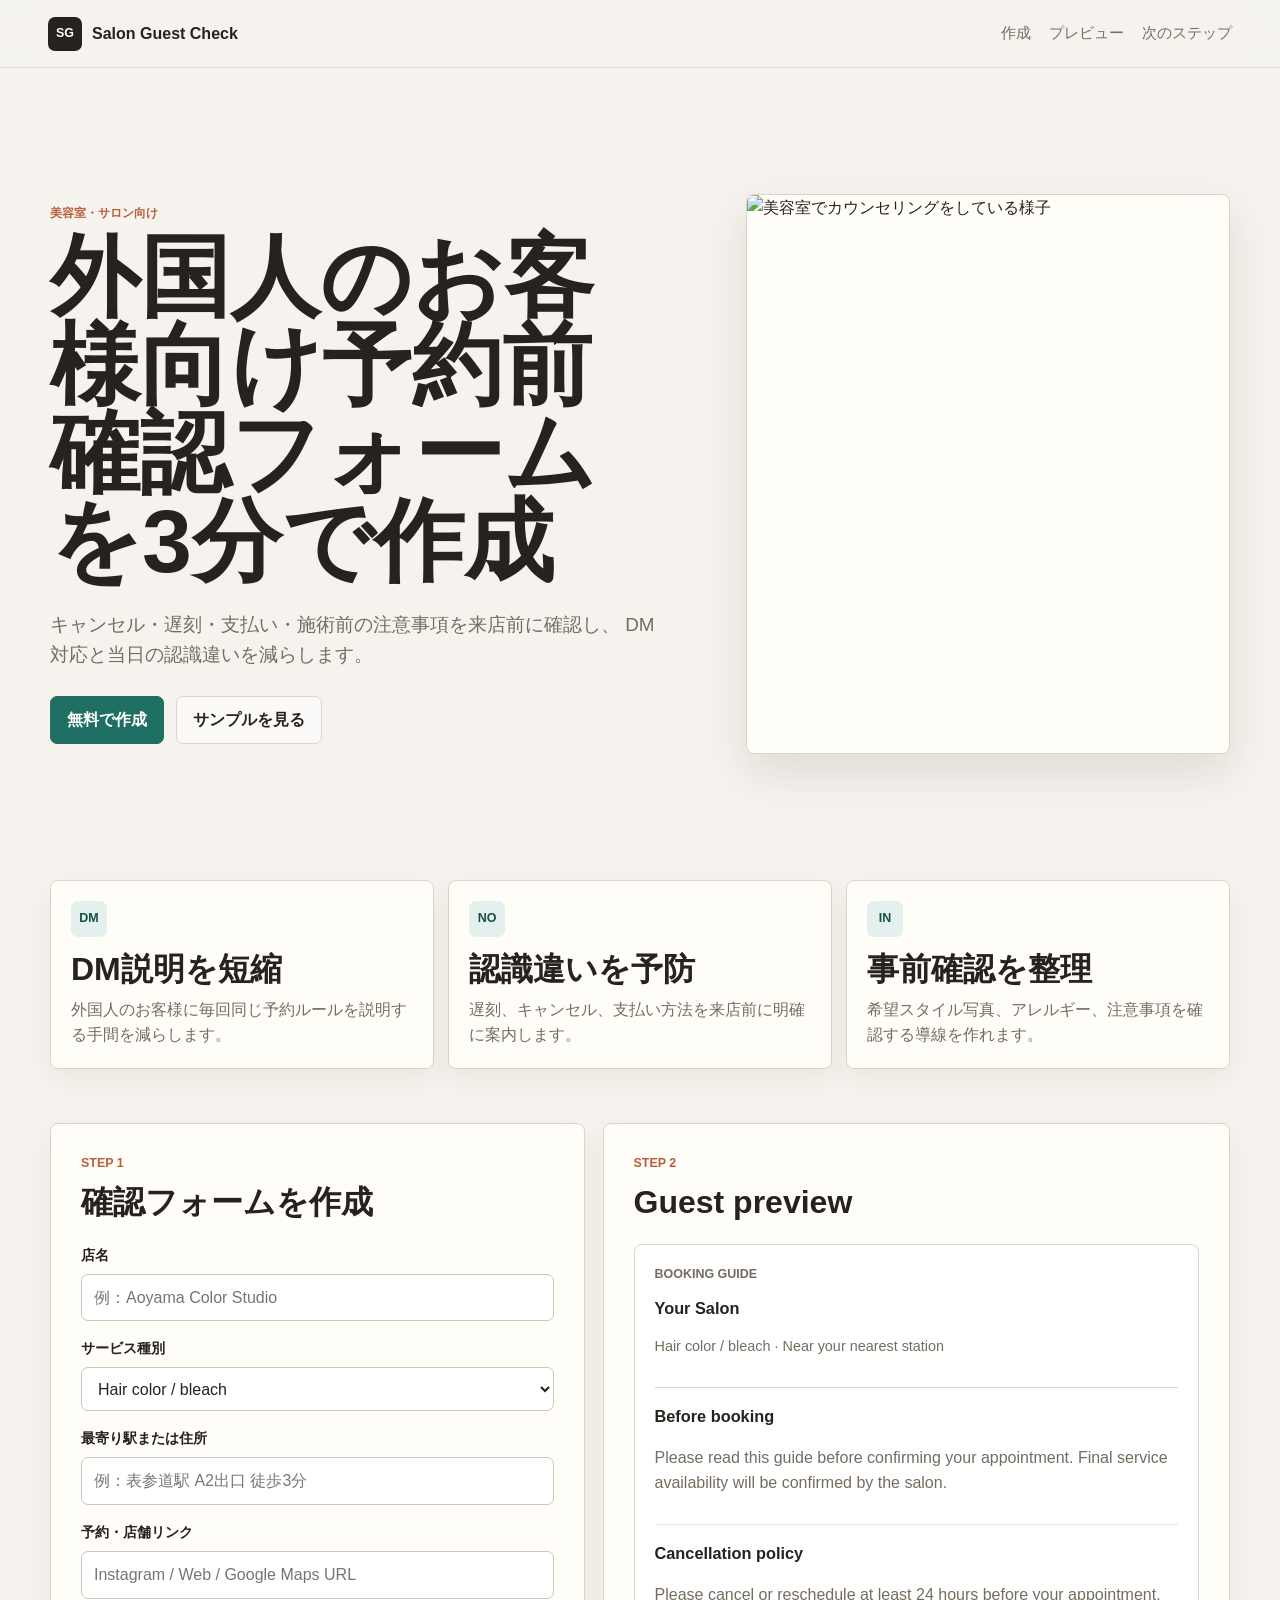
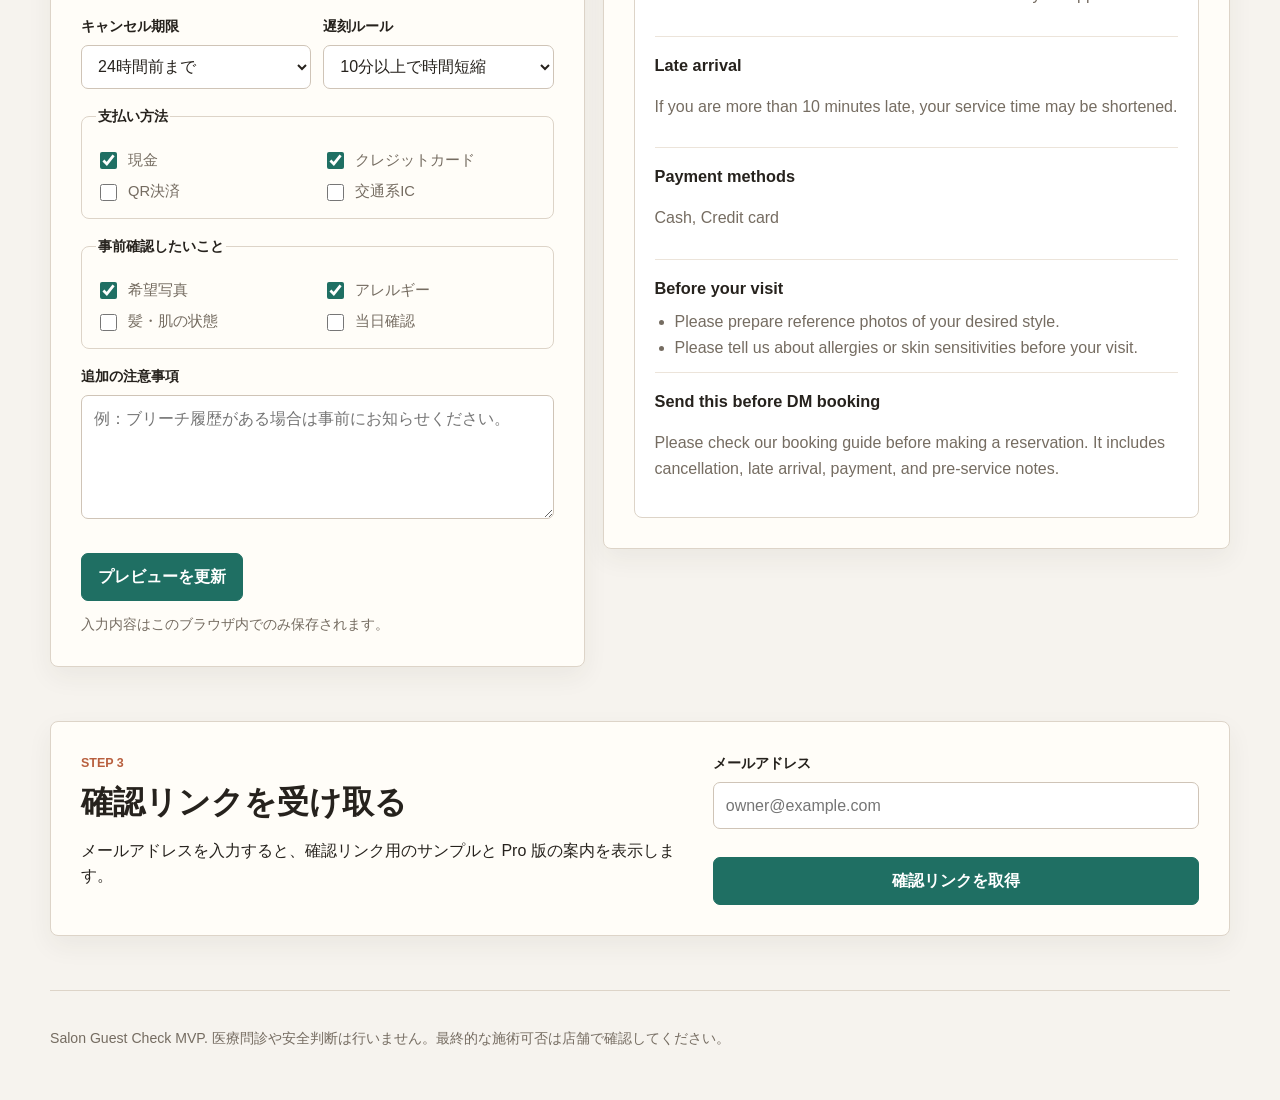
==== docs/index.html @ 2d63dadb "Initial Salon Guest Check MVP" ====
<!doctype html>
<html lang="ja">
  <head>
    <meta charset="utf-8">
    <meta name="viewport" content="width=device-width, initial-scale=1">
    <title>Salon Guest Check | 外国人のお客様向け予約前確認フォーム</title>
    <meta
      name="description"
      content="美容室・サロン向け。外国人のお客様にキャンセル、遅刻、支払い、施術前の注意事項を来店前に案内できる予約前確認フォーム。"
    >
    <link rel="stylesheet" href="./styles.css">
  </head>
  <body>
    <header class="topbar">
      <a class="brand" href="#top" aria-label="Salon Guest Check home">
        <span class="brand-mark" aria-hidden="true">SG</span>
        <span>Salon Guest Check</span>
      </a>
      <nav class="nav" aria-label="Primary navigation">
        <a href="#builder">作成</a>
        <a href="#preview">プレビュー</a>
        <a href="#next">次のステップ</a>
      </nav>
    </header>

    <main id="top">
      <section class="hero">
        <div class="hero-content">
          <p class="eyebrow">美容室・サロン向け</p>
          <h1>外国人のお客様向け予約前確認フォームを3分で作成</h1>
          <p class="lead">
            キャンセル・遅刻・支払い・施術前の注意事項を来店前に確認し、
            DM対応と当日の認識違いを減らします。
          </p>
          <div class="hero-actions">
            <a class="button primary" href="#builder">無料で作成</a>
            <a class="button secondary" href="#preview">サンプルを見る</a>
          </div>
        </div>
        <figure class="hero-media" aria-label="Salon consultation image">
          <img
            src="https://images.unsplash.com/photo-1560066984-138dadb4c035?auto=format&fit=crop&w=1200&q=80"
            alt="美容室でカウンセリングをしている様子"
          >
        </figure>
      </section>

      <section class="pain-grid" aria-label="Main use cases">
        <article>
          <span class="icon" aria-hidden="true">DM</span>
          <h2>DM説明を短縮</h2>
          <p>外国人のお客様に毎回同じ予約ルールを説明する手間を減らします。</p>
        </article>
        <article>
          <span class="icon" aria-hidden="true">NO</span>
          <h2>認識違いを予防</h2>
          <p>遅刻、キャンセル、支払い方法を来店前に明確に案内します。</p>
        </article>
        <article>
          <span class="icon" aria-hidden="true">IN</span>
          <h2>事前確認を整理</h2>
          <p>希望スタイル写真、アレルギー、注意事項を確認する導線を作れます。</p>
        </article>
      </section>

      <section class="workspace" aria-label="Form builder workspace">
        <form id="builder" class="builder" novalidate>
          <div class="section-heading">
            <p class="eyebrow">Step 1</p>
            <h2>確認フォームを作成</h2>
          </div>

          <label>
            <span>店名</span>
            <input id="shopName" name="shopName" type="text" placeholder="例：Aoyama Color Studio" required>
          </label>

          <label>
            <span>サービス種別</span>
            <select id="serviceType" name="serviceType" required>
              <option value="Hair color / bleach">Hair color / bleach</option>
              <option value="Nail art">Nail art</option>
              <option value="Eyelash / eyebrow">Eyelash / eyebrow</option>
              <option value="Head spa">Head spa</option>
              <option value="Esthetic">Esthetic</option>
              <option value="Perm / extension">Perm / extension</option>
            </select>
          </label>

          <label>
            <span>最寄り駅または住所</span>
            <input id="location" name="location" type="text" placeholder="例：表参道駅 A2出口 徒歩3分" required>
          </label>

          <label>
            <span>予約・店舗リンク</span>
            <input id="shopLink" name="shopLink" type="url" placeholder="Instagram / Web / Google Maps URL">
          </label>

          <div class="field-row">
            <label>
              <span>キャンセル期限</span>
              <select id="cancelPolicy" name="cancelPolicy">
                <option value="Please cancel or reschedule at least 24 hours before your appointment.">
                  24時間前まで
                </option>
                <option value="Please cancel or reschedule at least 48 hours before your appointment.">
                  48時間前まで
                </option>
                <option value="Same-day cancellations may be charged a cancellation fee.">
                  当日キャンセル料あり
                </option>
                <option value="No-shows may be charged the full service fee.">
                  無断キャンセルは全額
                </option>
              </select>
            </label>

            <label>
              <span>遅刻ルール</span>
              <select id="latePolicy" name="latePolicy">
                <option value="If you are more than 10 minutes late, your service time may be shortened.">
                  10分以上で時間短縮
                </option>
                <option value="If you are more than 15 minutes late, your appointment may be cancelled.">
                  15分以上でキャンセル可能性
                </option>
                <option value="Please contact us if you expect to be late.">
                  遅れる場合は連絡
                </option>
              </select>
            </label>
          </div>

          <fieldset>
            <legend>支払い方法</legend>
            <div class="checks">
              <label><input type="checkbox" name="payments" value="Cash" checked> 現金</label>
              <label><input type="checkbox" name="payments" value="Credit card" checked> クレジットカード</label>
              <label><input type="checkbox" name="payments" value="QR payment"> QR決済</label>
              <label><input type="checkbox" name="payments" value="Transportation IC card"> 交通系IC</label>
            </div>
          </fieldset>

          <fieldset>
            <legend>事前確認したいこと</legend>
            <div class="checks">
              <label><input type="checkbox" name="intake" value="Please prepare reference photos of your desired style." checked> 希望写真</label>
              <label><input type="checkbox" name="intake" value="Please tell us about allergies or skin sensitivities before your visit." checked> アレルギー</label>
              <label><input type="checkbox" name="intake" value="Please tell us your current hair or skin condition before your visit."> 髪・肌の状態</label>
              <label><input type="checkbox" name="intake" value="Final service availability will be confirmed by the salon on the day."> 当日確認</label>
            </div>
          </fieldset>

          <label>
            <span>追加の注意事項</span>
            <textarea id="extraNotes" name="extraNotes" rows="4" placeholder="例：ブリーチ履歴がある場合は事前にお知らせください。"></textarea>
          </label>

          <div class="form-actions">
            <button class="button primary" type="button" id="generateButton">プレビューを更新</button>
            <p class="hint">入力内容はこのブラウザ内でのみ保存されます。</p>
          </div>
        </form>

        <aside id="preview" class="preview-panel" aria-label="Generated confirmation preview">
          <div class="section-heading">
            <p class="eyebrow">Step 2</p>
            <h2>Guest preview</h2>
          </div>
          <div id="guestPreview" class="guest-card"></div>
        </aside>
      </section>

      <section id="next" class="capture">
        <div>
          <p class="eyebrow">Step 3</p>
          <h2>確認リンクを受け取る</h2>
          <p>
            メールアドレスを入力すると、確認リンク用のサンプルと Pro 版の案内を表示します。
          </p>
        </div>
        <form id="emailForm" class="email-form">
          <label>
            <span>メールアドレス</span>
            <input id="email" type="email" placeholder="owner@example.com" required>
          </label>
          <button class="button primary" type="submit">確認リンクを取得</button>
        </form>
        <div id="linkResult" class="link-result" hidden></div>
      </section>
    </main>

    <footer class="footer">
      <p>Salon Guest Check MVP. 医療問診や安全判断は行いません。最終的な施術可否は店舗で確認してください。</p>
    </footer>

    <script src="./app.js"></script>
  </body>
</html>
---- docs/styles.css ----
:root {
  --bg: #f6f3ee;
  --surface: #fffdf8;
  --surface-strong: #ffffff;
  --ink: #26221d;
  --muted: #756c61;
  --line: #ddd4c8;
  --accent: #1f6f63;
  --accent-strong: #164f47;
  --accent-soft: #e4f0ed;
  --warm: #b85f3e;
  --shadow: 0 18px 45px rgba(57, 45, 31, 0.12);
}

* {
  box-sizing: border-box;
}

html {
  scroll-behavior: smooth;
}

body {
  margin: 0;
  background: var(--bg);
  color: var(--ink);
  font-family:
    -apple-system, BlinkMacSystemFont, "Hiragino Sans", "Hiragino Kaku Gothic ProN",
    "Yu Gothic", "Noto Sans JP", "Segoe UI", sans-serif;
  line-height: 1.6;
}

a {
  color: inherit;
  text-decoration: none;
}

img {
  display: block;
  max-width: 100%;
}

.topbar {
  position: sticky;
  top: 0;
  z-index: 20;
  display: flex;
  align-items: center;
  justify-content: space-between;
  gap: 24px;
  min-height: 68px;
  padding: 12px clamp(18px, 4vw, 48px);
  background: rgba(246, 243, 238, 0.9);
  border-bottom: 1px solid rgba(221, 212, 200, 0.8);
  backdrop-filter: blur(16px);
}

.brand {
  display: inline-flex;
  align-items: center;
  gap: 10px;
  font-weight: 760;
}

.brand-mark {
  display: grid;
  width: 34px;
  height: 34px;
  place-items: center;
  background: var(--ink);
  color: var(--surface);
  border-radius: 7px;
  font-size: 0.78rem;
  letter-spacing: 0;
}

.nav {
  display: flex;
  gap: 18px;
  color: var(--muted);
  font-size: 0.92rem;
}

.nav a:hover {
  color: var(--ink);
}

main {
  width: min(1180px, calc(100% - 36px));
  margin: 0 auto;
}

.hero {
  display: grid;
  grid-template-columns: minmax(0, 1.02fr) minmax(320px, 0.78fr);
  gap: clamp(28px, 5vw, 64px);
  align-items: center;
  min-height: calc(100vh - 100px);
  padding: 48px 0 36px;
}

.hero-content {
  max-width: 720px;
}

.eyebrow {
  margin: 0 0 10px;
  color: var(--warm);
  font-size: 0.78rem;
  font-weight: 760;
  letter-spacing: 0;
  text-transform: uppercase;
}

h1,
h2,
h3,
p {
  overflow-wrap: anywhere;
}

h1 {
  margin: 0;
  max-width: 12ch;
  font-size: clamp(2.7rem, 7vw, 5.7rem);
  line-height: 0.98;
  letter-spacing: 0;
}

h2 {
  margin: 0;
  font-size: clamp(1.25rem, 2.6vw, 2rem);
  line-height: 1.18;
  letter-spacing: 0;
}

h3 {
  margin: 0 0 8px;
  font-size: 1.02rem;
}

.lead {
  max-width: 620px;
  margin: 24px 0 0;
  color: var(--muted);
  font-size: clamp(1rem, 2vw, 1.18rem);
}

.hero-actions,
.form-actions {
  display: flex;
  flex-wrap: wrap;
  gap: 12px;
  align-items: center;
  margin-top: 26px;
}

.button {
  display: inline-flex;
  min-height: 44px;
  align-items: center;
  justify-content: center;
  border: 1px solid var(--line);
  border-radius: 7px;
  padding: 10px 16px;
  font: inherit;
  font-weight: 700;
  cursor: pointer;
}

.button.primary {
  border-color: var(--accent);
  background: var(--accent);
  color: #fff;
}

.button.primary:hover {
  background: var(--accent-strong);
}

.button.secondary {
  background: rgba(255, 255, 255, 0.62);
}

.hero-media {
  margin: 0;
  overflow: hidden;
  border: 1px solid var(--line);
  border-radius: 8px;
  background: var(--surface);
  box-shadow: var(--shadow);
}

.hero-media img {
  width: 100%;
  height: min(62vh, 640px);
  object-fit: cover;
}

.pain-grid {
  display: grid;
  grid-template-columns: repeat(3, minmax(0, 1fr));
  gap: 14px;
  padding: 12px 0 54px;
}

.pain-grid article,
.builder,
.preview-panel,
.capture {
  border: 1px solid var(--line);
  border-radius: 8px;
  background: var(--surface);
  box-shadow: 0 10px 26px rgba(57, 45, 31, 0.06);
}

.pain-grid article {
  padding: 20px;
}

.pain-grid p {
  margin: 8px 0 0;
  color: var(--muted);
}

.icon {
  display: inline-grid;
  width: 36px;
  height: 36px;
  margin-bottom: 14px;
  place-items: center;
  border-radius: 7px;
  background: var(--accent-soft);
  color: var(--accent-strong);
  font-size: 0.78rem;
  font-weight: 800;
}

.workspace {
  display: grid;
  grid-template-columns: minmax(0, 0.92fr) minmax(360px, 1.08fr);
  gap: 18px;
  align-items: start;
  padding-bottom: 54px;
}

.builder,
.preview-panel,
.capture {
  padding: clamp(18px, 3vw, 30px);
}

.preview-panel {
  position: sticky;
  top: 86px;
}

.section-heading {
  margin-bottom: 22px;
}

label,
fieldset {
  display: block;
  margin: 0 0 16px;
}

label span,
legend {
  display: block;
  margin-bottom: 7px;
  color: var(--ink);
  font-size: 0.9rem;
  font-weight: 720;
}

input,
select,
textarea {
  width: 100%;
  min-height: 44px;
  border: 1px solid #cfc4b7;
  border-radius: 7px;
  background: var(--surface-strong);
  color: var(--ink);
  font: inherit;
  padding: 10px 12px;
}

textarea {
  resize: vertical;
}

input:focus,
select:focus,
textarea:focus {
  border-color: var(--accent);
  outline: 3px solid rgba(31, 111, 99, 0.16);
}

fieldset {
  border: 1px solid var(--line);
  border-radius: 8px;
  padding: 14px;
}

.field-row {
  display: grid;
  grid-template-columns: repeat(2, minmax(0, 1fr));
  gap: 12px;
}

.checks {
  display: grid;
  grid-template-columns: repeat(2, minmax(0, 1fr));
  gap: 8px 12px;
}

.checks label {
  display: flex;
  gap: 8px;
  align-items: center;
  margin: 0;
  color: var(--muted);
  font-size: 0.92rem;
}

.checks input {
  width: 17px;
  min-height: 17px;
  accent-color: var(--accent);
}

.hint {
  margin: 0;
  color: var(--muted);
  font-size: 0.9rem;
}

.guest-card {
  display: grid;
  gap: 15px;
  border: 1px solid var(--line);
  border-radius: 8px;
  background: var(--surface-strong);
  padding: 20px;
}

.guest-card header {
  border-bottom: 1px solid var(--line);
  padding-bottom: 14px;
}

.guest-card .meta {
  color: var(--muted);
  font-size: 0.9rem;
}

.guest-card section {
  border-bottom: 1px solid #ece4da;
  padding-bottom: 12px;
}

.guest-card section:last-child {
  border-bottom: 0;
  padding-bottom: 0;
}

.guest-card p,
.guest-card li {
  color: var(--muted);
}

.guest-card ul {
  margin: 8px 0 0;
  padding-left: 20px;
}

.capture {
  display: grid;
  grid-template-columns: minmax(0, 1fr) minmax(320px, 0.8fr);
  gap: 24px;
  align-items: end;
  margin-bottom: 54px;
}

.email-form {
  display: grid;
  gap: 12px;
}

.link-result {
  grid-column: 1 / -1;
  border: 1px solid rgba(31, 111, 99, 0.28);
  border-radius: 8px;
  background: var(--accent-soft);
  padding: 16px;
}

.link-result code {
  display: block;
  margin-top: 8px;
  overflow-x: auto;
  color: var(--accent-strong);
}

.footer {
  width: min(1180px, calc(100% - 36px));
  margin: 0 auto;
  border-top: 1px solid var(--line);
  padding: 22px 0 36px;
  color: var(--muted);
  font-size: 0.88rem;
}

@media (max-width: 900px) {
  .hero,
  .workspace,
  .capture {
    grid-template-columns: 1fr;
  }

  .hero {
    min-height: auto;
  }

  .hero-media img {
    height: 360px;
  }

  .preview-panel {
    position: static;
  }

  .pain-grid {
    grid-template-columns: 1fr;
  }
}

@media (max-width: 620px) {
  .topbar {
    align-items: flex-start;
    flex-direction: column;
  }

  .nav {
    width: 100%;
    justify-content: space-between;
  }

  main,
  .footer {
    width: min(100% - 24px, 1180px);
  }

  .field-row,
  .checks {
    grid-template-columns: 1fr;
  }

  .hero-media img {
    height: 260px;
  }
}
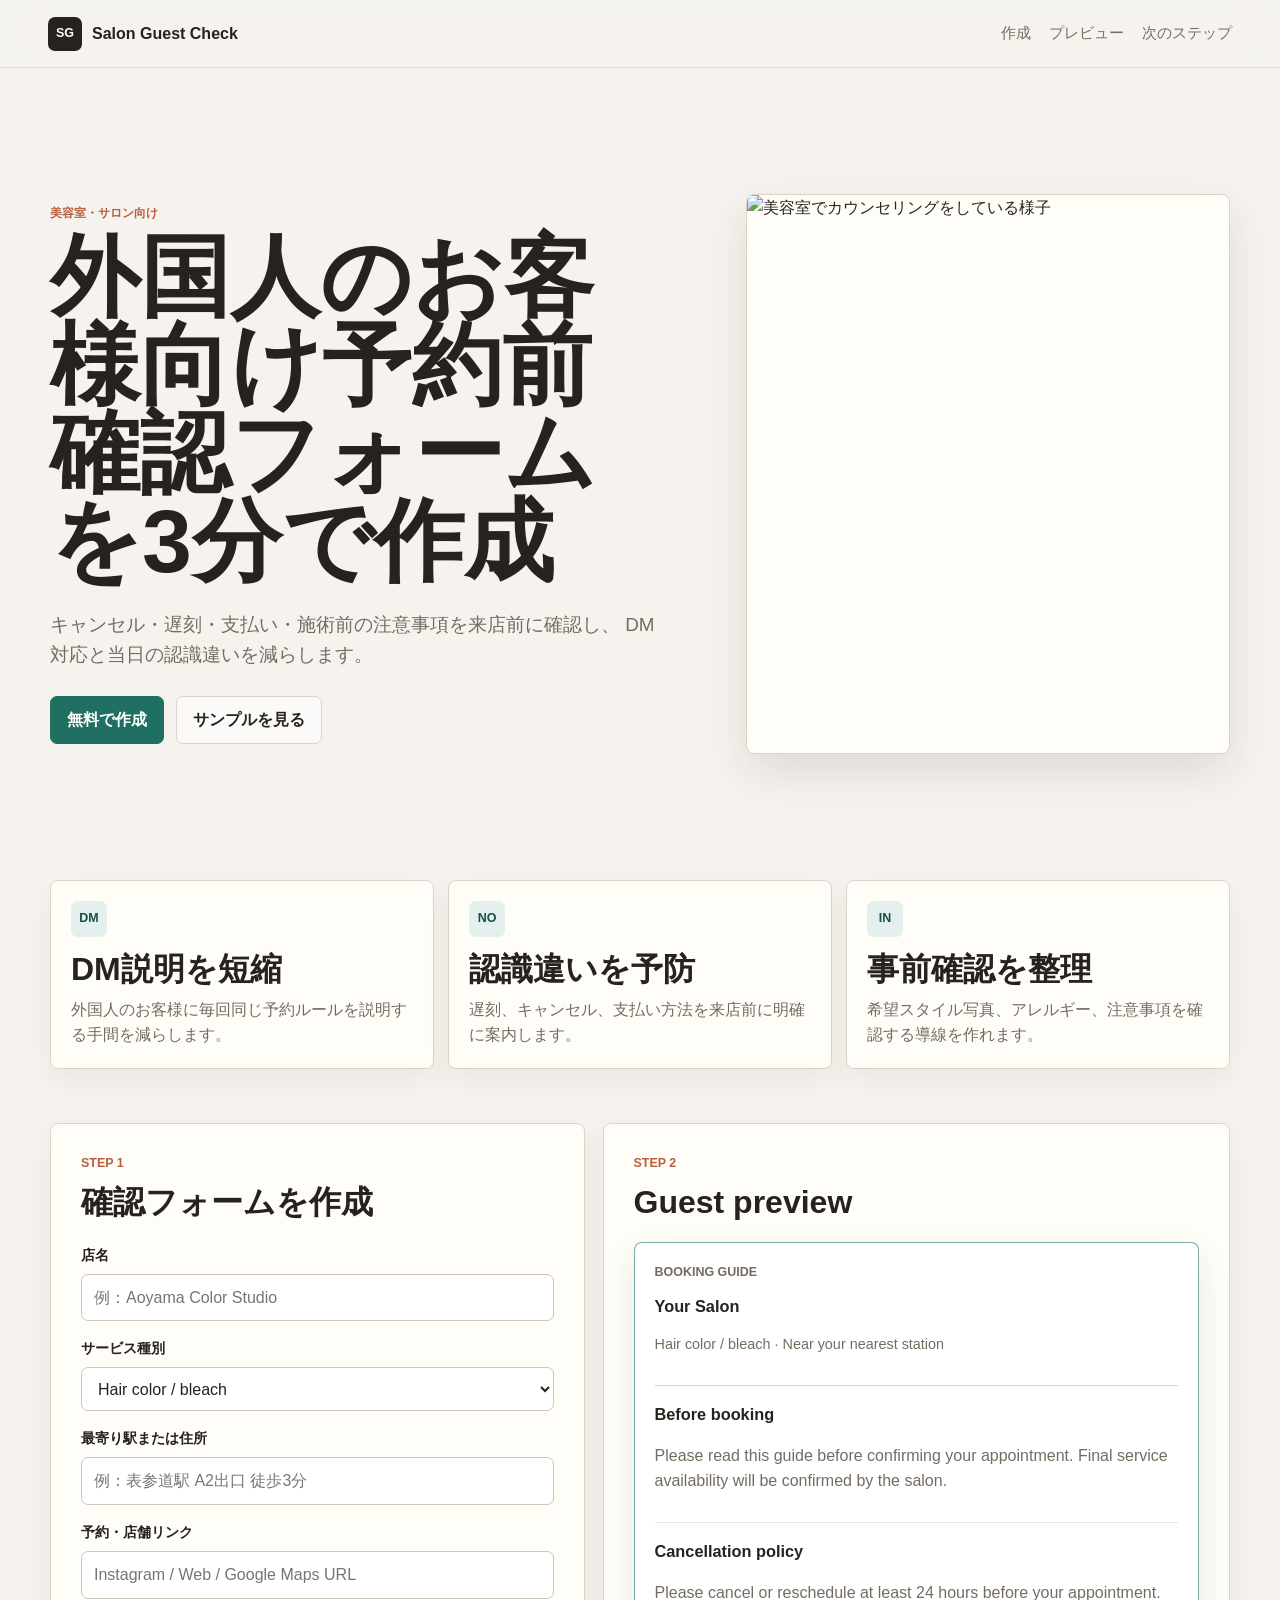
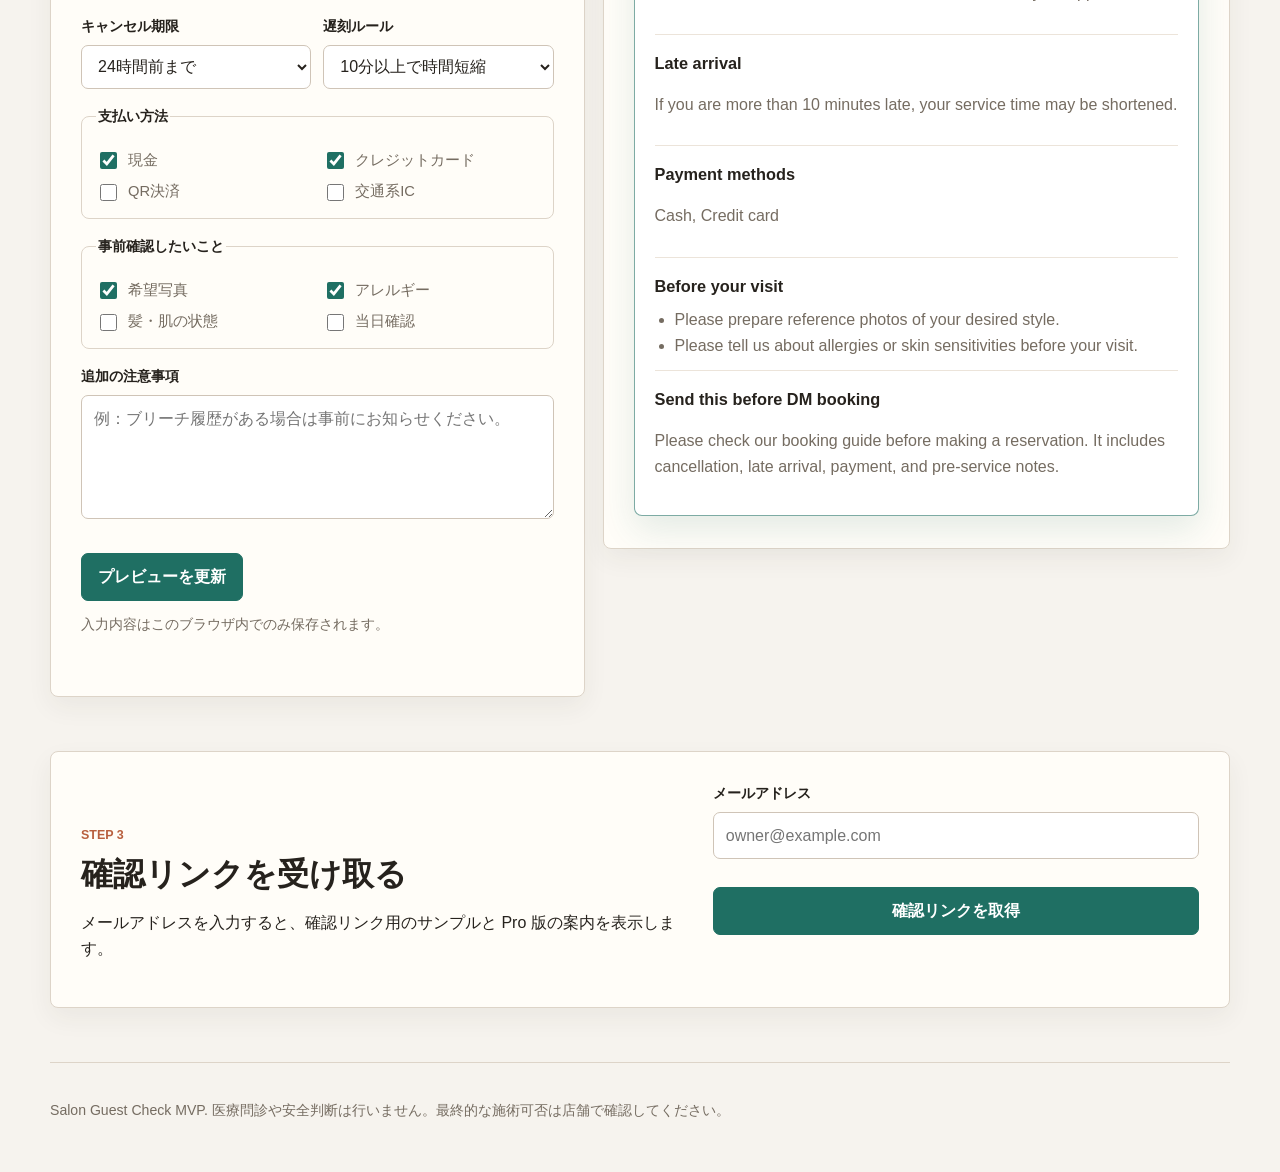
==== commit e34a1241: "Improve MVP interaction feedback" ====
--- a/docs/index.html
+++ b/docs/index.html
@@ -161,6 +161,7 @@
             <button class="button primary" type="button" id="generateButton">プレビューを更新</button>
             <p class="hint">入力内容はこのブラウザ内でのみ保存されます。</p>
           </div>
+          <p id="builderStatus" class="status-message" aria-live="polite"></p>
         </form>
 
         <aside id="preview" class="preview-panel" aria-label="Generated confirmation preview">
@@ -186,6 +187,7 @@
             <input id="email" type="email" placeholder="owner@example.com" required>
           </label>
           <button class="button primary" type="submit">確認リンクを取得</button>
+          <p id="emailStatus" class="status-message" aria-live="polite"></p>
         </form>
         <div id="linkResult" class="link-result" hidden></div>
       </section>
--- a/docs/styles.css
+++ b/docs/styles.css
@@ -337,6 +337,14 @@
   font-size: 0.9rem;
 }
 
+.status-message {
+  min-height: 1.4em;
+  margin: 10px 0 0;
+  color: var(--accent-strong);
+  font-size: 0.9rem;
+  font-weight: 700;
+}
+
 .guest-card {
   display: grid;
   gap: 15px;
@@ -344,6 +352,13 @@
   border-radius: 8px;
   background: var(--surface-strong);
   padding: 20px;
+  transition: border-color 180ms ease, box-shadow 180ms ease, transform 180ms ease;
+}
+
+.guest-card.updated {
+  border-color: rgba(31, 111, 99, 0.58);
+  box-shadow: 0 14px 34px rgba(31, 111, 99, 0.12);
+  transform: translateY(-2px);
 }
 
 .guest-card header {
@@ -404,6 +419,13 @@
   color: var(--accent-strong);
 }
 
+.link-actions {
+  display: flex;
+  flex-wrap: wrap;
+  gap: 10px;
+  margin-top: 12px;
+}
+
 .footer {
   width: min(1180px, calc(100% - 36px));
   margin: 0 auto;
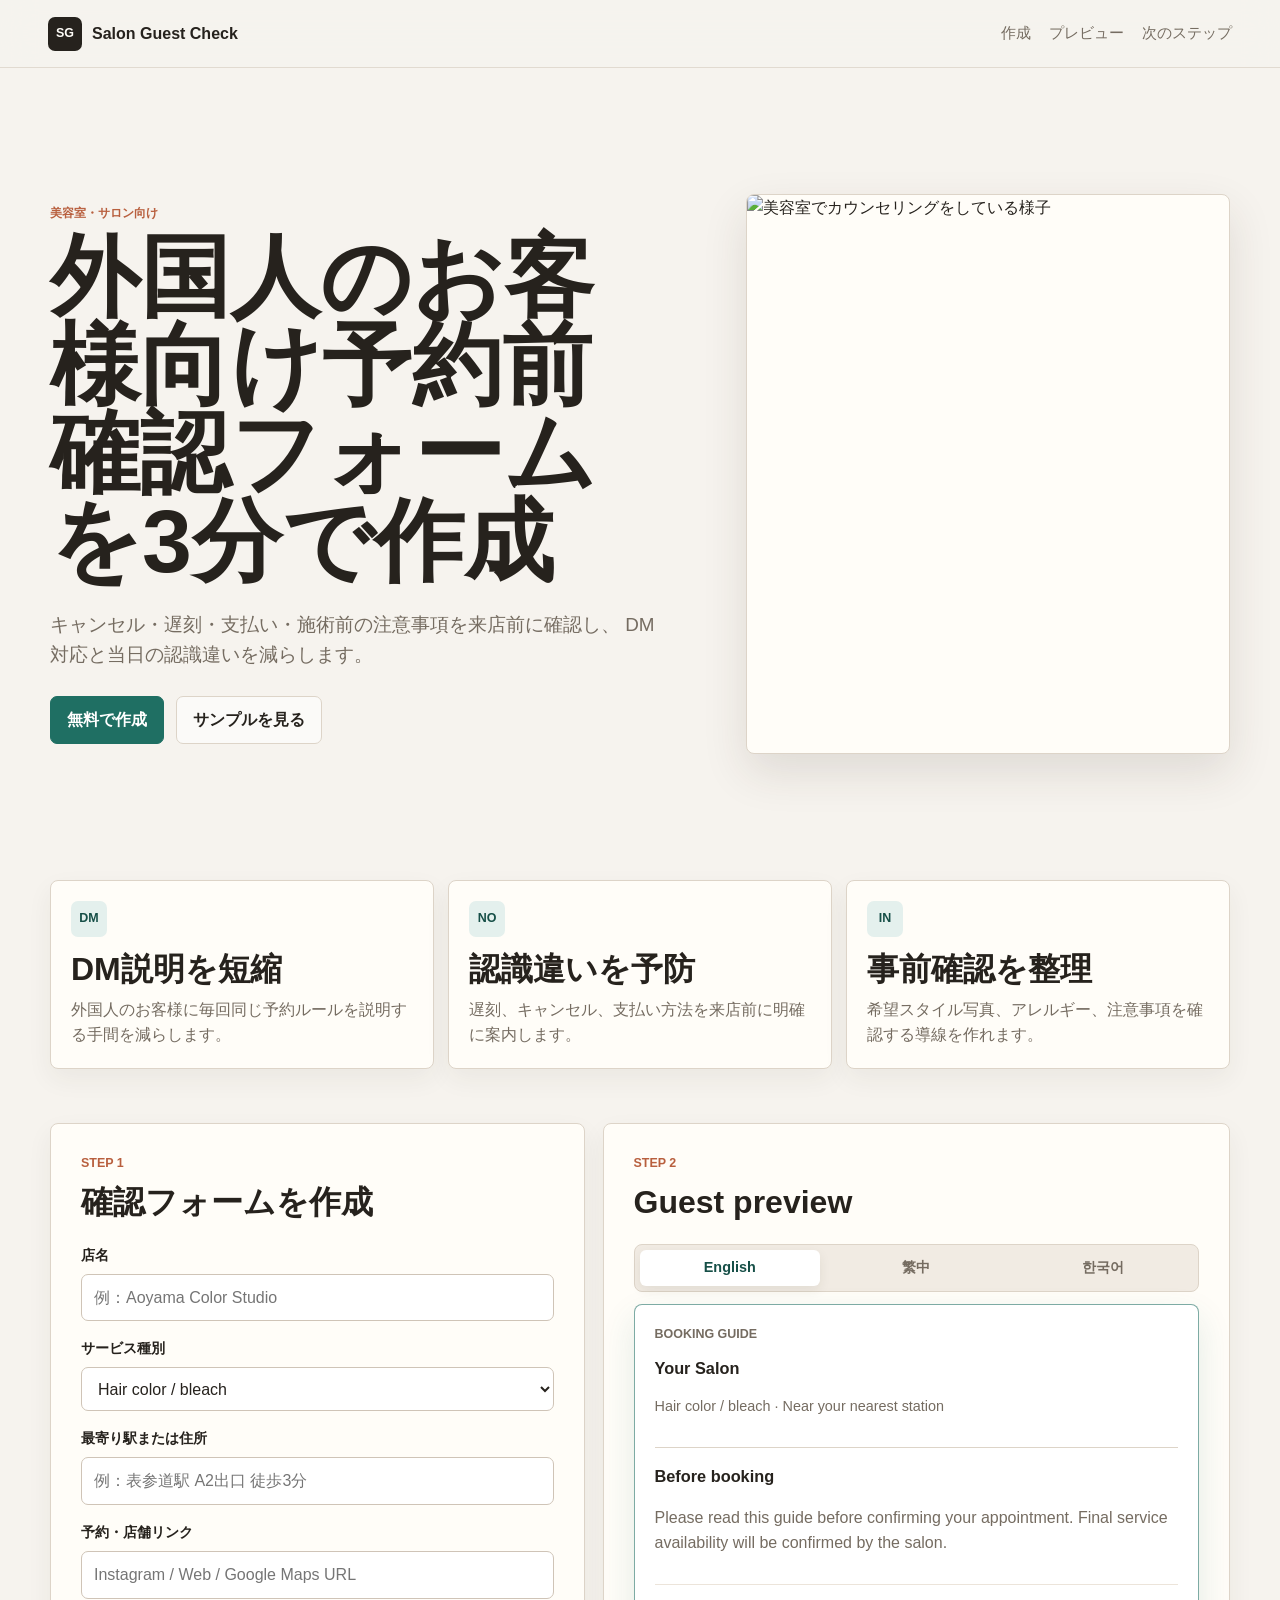
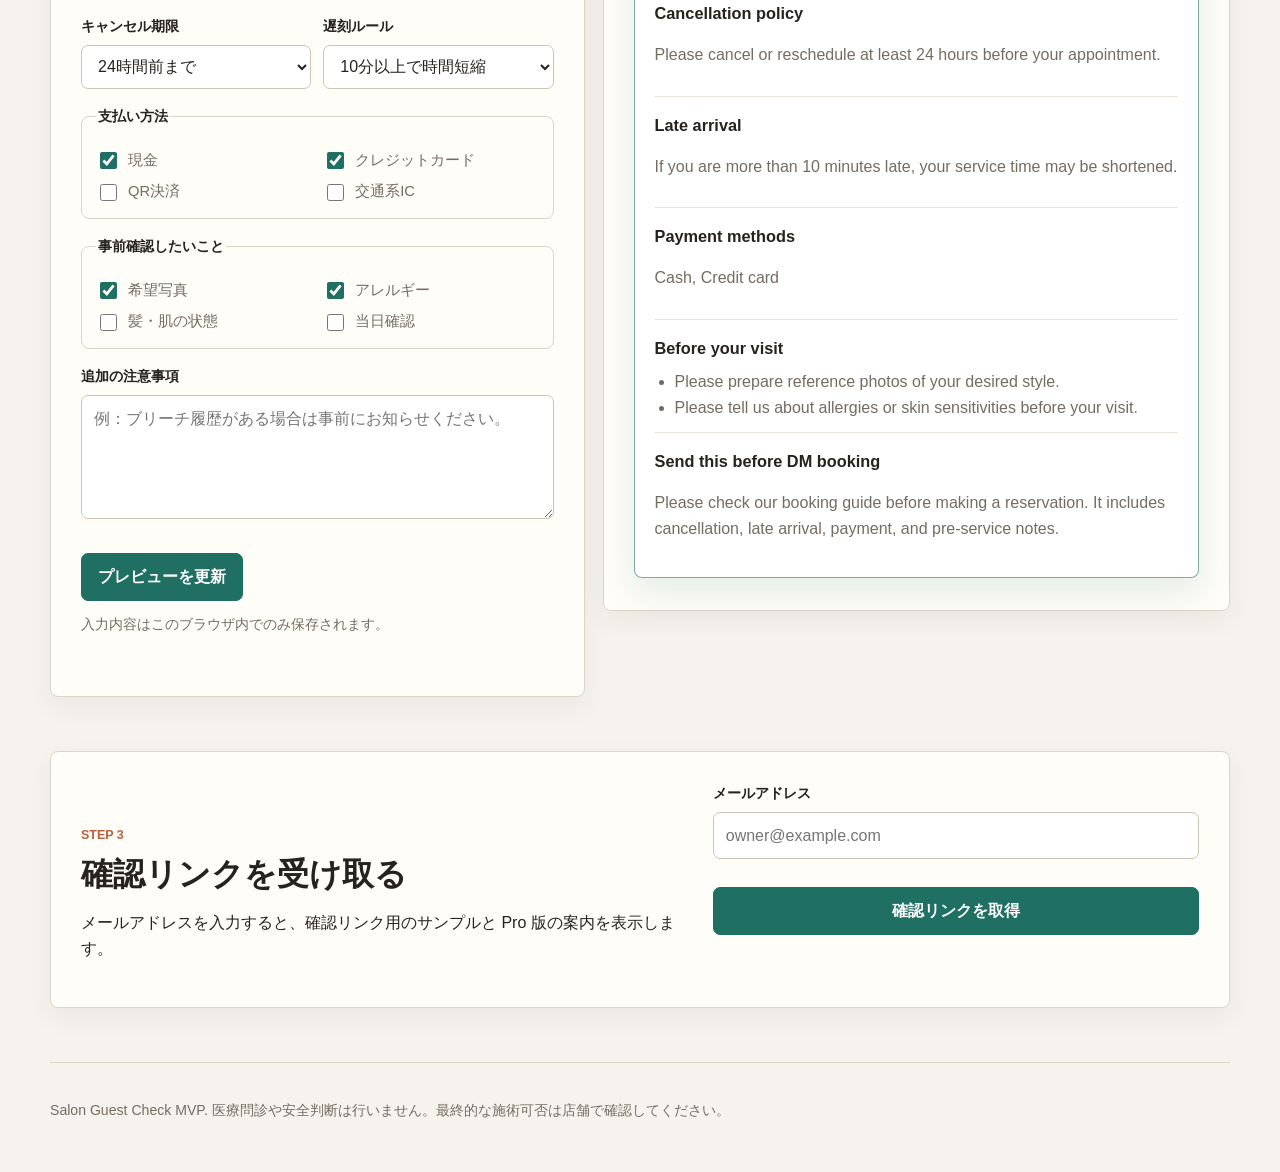
==== commit 54d55416: "Add template multilingual preview" ====
--- a/docs/index.html
+++ b/docs/index.html
@@ -169,6 +169,11 @@
             <p class="eyebrow">Step 2</p>
             <h2>Guest preview</h2>
           </div>
+          <div class="language-tabs" role="tablist" aria-label="Preview language">
+            <button class="tab active" type="button" data-lang="en" role="tab" aria-selected="true">English</button>
+            <button class="tab" type="button" data-lang="zh" role="tab" aria-selected="false">繁中</button>
+            <button class="tab" type="button" data-lang="ko" role="tab" aria-selected="false">한국어</button>
+          </div>
           <div id="guestPreview" class="guest-card"></div>
         </aside>
       </section>
--- a/docs/styles.css
+++ b/docs/styles.css
@@ -259,6 +259,35 @@
   margin-bottom: 22px;
 }
 
+.language-tabs {
+  display: grid;
+  grid-template-columns: repeat(3, minmax(0, 1fr));
+  gap: 6px;
+  margin-bottom: 14px;
+  border: 1px solid var(--line);
+  border-radius: 8px;
+  background: #f1ebe3;
+  padding: 5px;
+}
+
+.tab {
+  min-height: 36px;
+  border: 0;
+  border-radius: 6px;
+  background: transparent;
+  color: var(--muted);
+  font: inherit;
+  font-size: 0.9rem;
+  font-weight: 760;
+  cursor: pointer;
+}
+
+.tab.active {
+  background: var(--surface-strong);
+  color: var(--accent-strong);
+  box-shadow: 0 4px 12px rgba(57, 45, 31, 0.08);
+}
+
 label,
 fieldset {
   display: block;
